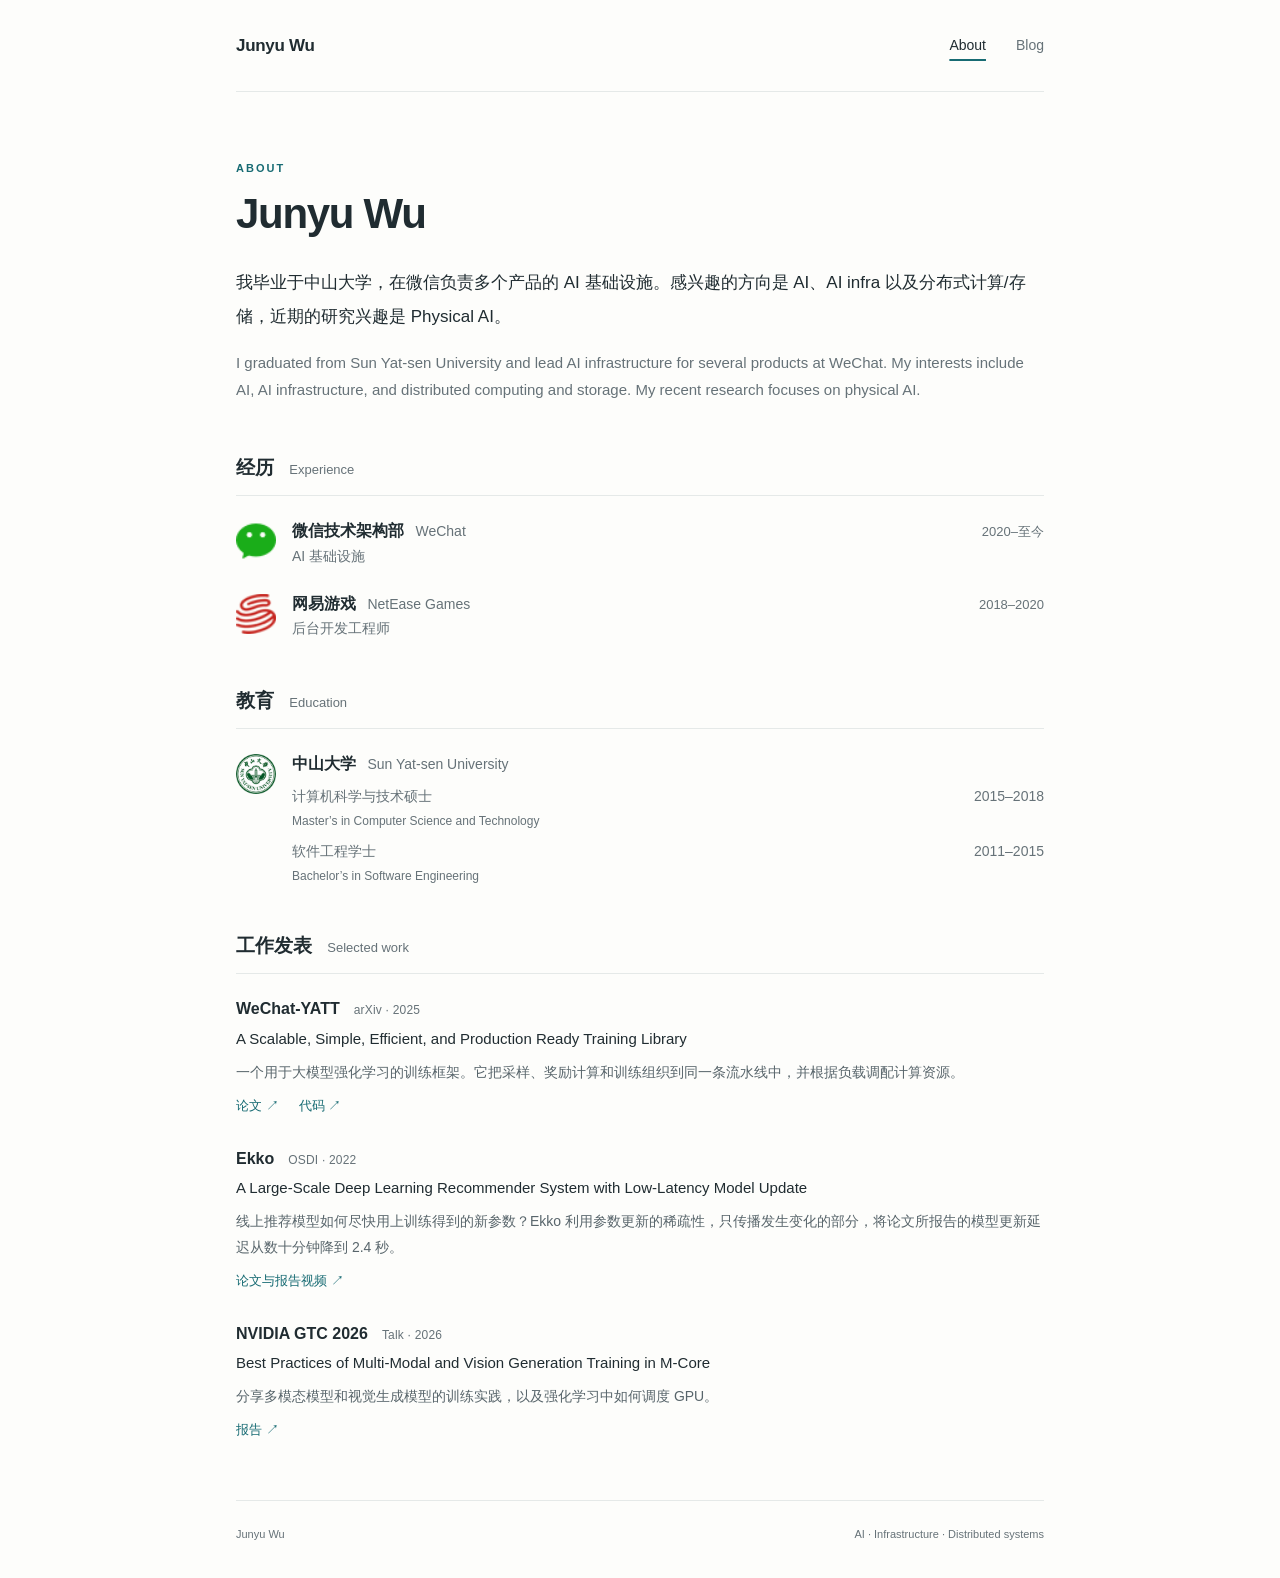
==== index.html @ 3501ae0c "Publish personal homepage and bilingual article index" ====
<!doctype html>
<html lang="zh-CN">
<head>
  <meta charset="utf-8">
  <meta name="viewport" content="width=device-width, initial-scale=1">
  <meta name="color-scheme" content="light">
  <meta name="description" content="Junyu Wu — AI、AI 基础设施与分布式计算 / AI infrastructure and distributed computing.">
  <title>About · Junyu Wu</title>
  <link rel="stylesheet" href="style.css">
</head>
<body>
  <a class="skip-link" href="#main">跳至正文</a>
  <div class="page">
    <header class="site-header">
      <a class="site-name" href="index.html">Junyu Wu</a>
      <nav aria-label="主导航">
        <a href="index.html" aria-current="page">About</a>
        <a href="blog.html">Blog</a>
      </nav>
    </header>
    <main id="main">
      <section class="intro" aria-labelledby="name">
        <p class="eyebrow">ABOUT</p>
        <h1 id="name">Junyu Wu</h1>
        <p class="lead">我毕业于中山大学，在微信负责多个产品的 AI 基础设施。感兴趣的方向是 AI、AI infra 以及分布式计算/存储，近期的研究兴趣是 Physical AI。</p>
        <p class="intro-en" lang="en">I graduated from Sun Yat-sen University and lead AI infrastructure for several products at WeChat. My interests include AI, AI infrastructure, and distributed computing and storage. My recent research focuses on physical AI.</p>
      </section>
      <section class="section" aria-labelledby="experience">
        <h2 id="experience">经历 <span lang="en">Experience</span></h2>
        <div class="org-row">
          <img class="org-logo" src="assets/wechat.png" alt="微信标志" width="40" height="40">
          <div class="org-content"><h3>微信技术架构部 <span lang="en">WeChat</span></h3><p>AI 基础设施</p></div>
          <p class="date">2020–至今</p>
        </div>
        <div class="org-row">
          <img class="org-logo" src="assets/netease.png" alt="网易游戏标志" width="40" height="40">
          <div class="org-content"><h3>网易游戏 <span lang="en">NetEase Games</span></h3><p>后台开发工程师</p></div>
          <p class="date">2018–2020</p>
        </div>
      </section>
      <section class="section" aria-labelledby="education">
        <h2 id="education">教育 <span lang="en">Education</span></h2>
        <div class="org-row education-row">
          <img class="org-logo" src="assets/sysu.png" alt="中山大学校徽" width="40" height="40">
          <div class="org-content"><h3>中山大学 <span lang="en">Sun Yat-sen University</span></h3>
            <div class="degree"><p>计算机科学与技术硕士 <span lang="en">Master’s in Computer Science and Technology</span></p><p class="date">2015–2018</p></div>
            <div class="degree"><p>软件工程学士 <span lang="en">Bachelor’s in Software Engineering</span></p><p class="date">2011–2015</p></div>
          </div>
        </div>
      </section>
      <section class="section publications" aria-labelledby="publications">
        <h2 id="publications">工作发表 <span lang="en">Selected work</span></h2>
        <article class="publication">
          <div class="entry-heading"><h3>WeChat-YATT</h3><span class="meta">arXiv · 2025</span></div>
          <p class="paper-title" lang="en">A Scalable, Simple, Efficient, and Production Ready Training Library</p>
          <p>一个用于大模型强化学习的训练框架。它把采样、奖励计算和训练组织到同一条流水线中，并根据负载调配计算资源。</p>
          <p class="entry-links"><a href="https://arxiv.org/abs/2508.07970">论文 ↗</a><a href="https://github.com/Tencent/Wechat-YATT">代码 ↗</a></p>
        </article>
        <article class="publication">
          <div class="entry-heading"><h3>Ekko</h3><span class="meta">OSDI · 2022</span></div>
          <p class="paper-title" lang="en">A Large-Scale Deep Learning Recommender System with Low-Latency Model Update</p>
          <p>线上推荐模型如何尽快用上训练得到的新参数？Ekko 利用参数更新的稀疏性，只传播发生变化的部分，将论文所报告的模型更新延迟从数十分钟降到 2.4 秒。</p>
          <p class="entry-links"><a href="https://www.usenix.org/conference/osdi22/presentation/sima">论文与报告视频 ↗</a></p>
        </article>
        <article class="publication">
          <div class="entry-heading"><h3>NVIDIA GTC 2026</h3><span class="meta">Talk · 2026</span></div>
          <p class="paper-title" lang="en">Best Practices of Multi-Modal and Vision Generation Training in M-Core</p>
          <p>分享多模态模型和视觉生成模型的训练实践，以及强化学习中如何调度 GPU。</p>
          <p class="entry-links"><a href="https://www.nvidia.com/en-us/on-demand/session/gtc26-s81515/">报告 ↗</a></p>
        </article>
      </section>
    </main>
    <footer class="site-footer"><span>Junyu Wu</span><span>AI · Infrastructure · Distributed systems</span></footer>
  </div>
</body>
</html>
---- style.css ----
* { box-sizing: border-box; }
:root { color-scheme: light; --ink: #202c31; --muted: #667278; --accent: #176b73; --rule: #e5e9e8; }
html { background: #fdfdfb; color: var(--ink); font-family: -apple-system, BlinkMacSystemFont, "Segoe UI", "Noto Sans SC", "PingFang SC", "Microsoft YaHei", sans-serif; font-size: 16px; -webkit-text-size-adjust: 100%; }
body { margin: 0; line-height: 1.85; }
a { color: var(--accent); text-decoration: none; text-underline-offset: 4px; }
a:hover { text-decoration: underline; }
a:focus-visible { outline: 2px solid var(--accent); outline-offset: 5px; border-radius: 2px; }
p, h1, h2, h3 { margin: 0; }
.page { max-width: 880px; margin: 0 auto; padding: 0 36px; }
.site-header { display: flex; align-items: center; justify-content: space-between; padding: 30px 0; border-bottom: 1px solid var(--rule); }
.site-name { color: var(--ink); font-size: 17px; font-weight: 650; letter-spacing: -.3px; }
nav { display: flex; gap: 30px; font-size: 14px; }
nav a { color: var(--muted); }
nav a[aria-current="page"] { color: var(--ink); text-decoration: underline; text-decoration-color: var(--accent); text-decoration-thickness: 2px; text-underline-offset: 9px; }
.intro { padding: 66px 0 46px; }
.eyebrow { color: var(--accent); font-size: 11px; font-weight: 650; letter-spacing: 2px; margin-bottom: 8px; }
h1 { font-size: 42px; line-height: 1.3; font-weight: 600; letter-spacing: -1.3px; margin-bottom: 25px; }
.lead { font-size: 17px; line-height: 1.95; }
.intro-en { color: var(--muted); font-size: 15px; line-height: 1.85; margin-top: 16px; }
.section { margin-bottom: 41px; }
.section > h2 { font-size: 19px; font-weight: 600; margin-bottom: 22px; padding-bottom: 10px; border-bottom: 1px solid var(--rule); }
.section > h2 span { color: var(--muted); font-size: 13px; font-weight: 400; margin-left: 10px; }
.org-row { display: flex; align-items: flex-start; gap: 16px; margin: 21px 0; }
.org-logo { object-fit: contain; flex: 0 0 40px; margin-top: 3px; }
.org-content { flex: 1; min-width: 0; }
h3 { font-size: 16px; font-weight: 600; line-height: 1.6; }
.org-content h3 span { color: var(--muted); font-weight: 400; font-size: 14px; margin-left: 7px; }
.org-content > p, .degree p { font-size: 14px; color: var(--muted); }
.date { white-space: nowrap; font-size: 13px; color: var(--muted); }
.org-row > .date { padding-top: 2px; }
.degree { display: flex; justify-content: space-between; gap: 20px; margin-top: 7px; }
.degree p span { display: block; font-size: 12px; }
.publication { margin-bottom: 28px; }
.entry-heading { display: flex; align-items: baseline; gap: 14px; margin-bottom: 3px; }
.meta { font-size: 12px; color: var(--muted); letter-spacing: .2px; }
.paper-title { font-size: 15px; margin-bottom: 7px; }
.publication > p:not(.paper-title):not(.entry-links), .writing > p:not(.entry-links) { font-size: 14px; color: #58656b; }
.entry-links { display: flex; gap: 20px; font-size: 13px; margin-top: 8px; }
.site-footer { display: flex; justify-content: space-between; gap: 15px; border-top: 1px solid var(--rule); color: var(--muted); font-size: 11px; padding: 23px 0 34px; margin-top: 58px; }
.blog-intro { padding-bottom: 32px; }
.blog-intro h1 { font-size: 36px; letter-spacing: -.8px; margin-bottom: 0; }
.blog-intro .intro-en { margin-top: 6px; }
.writing { padding: 26px 0; border-bottom: 1px solid var(--rule); }
.writing h2 { font-size: 19px; font-weight: 550; line-height: 1.7; margin: 7px 0 10px; }
.writing h2 a { color: var(--ink); }
.blog-archive { margin-top: 26px; font-size: 13px; }
.skip-link { position: absolute; left: 16px; top: -60px; padding: 6px 14px; background: white; z-index: 2; }
.skip-link:focus { top: 10px; }
@media (max-width: 600px) {
  .page { padding: 0 23px; }
  .site-header { padding: 23px 0; }
  nav { gap: 24px; }
  .intro { padding: 43px 0 34px; }
  h1 { font-size: 36px; }
  .lead { font-size: 16px; }
  .intro-en { font-size: 14px; }
  .org-row { gap: 12px; flex-wrap: wrap; }
  .org-logo { width: 34px; height: 34px; flex-basis: 34px; }
  .org-content h3 span { display: block; margin-left: 0; font-size: 12px; }
  .org-row > .date { flex-basis: 100%; margin: -12px 0 0 46px; }
  .degree { gap: 12px; }
  .degree p { font-size: 13px; }
  .degree p span { font-size: 11px; }
  .degree .date { font-size: 11px; }
  .entry-heading { gap: 10px; }
  .site-footer { flex-direction: column; gap: 1px; margin-top: 42px; }
  .writing h2 { font-size: 18px; }
}
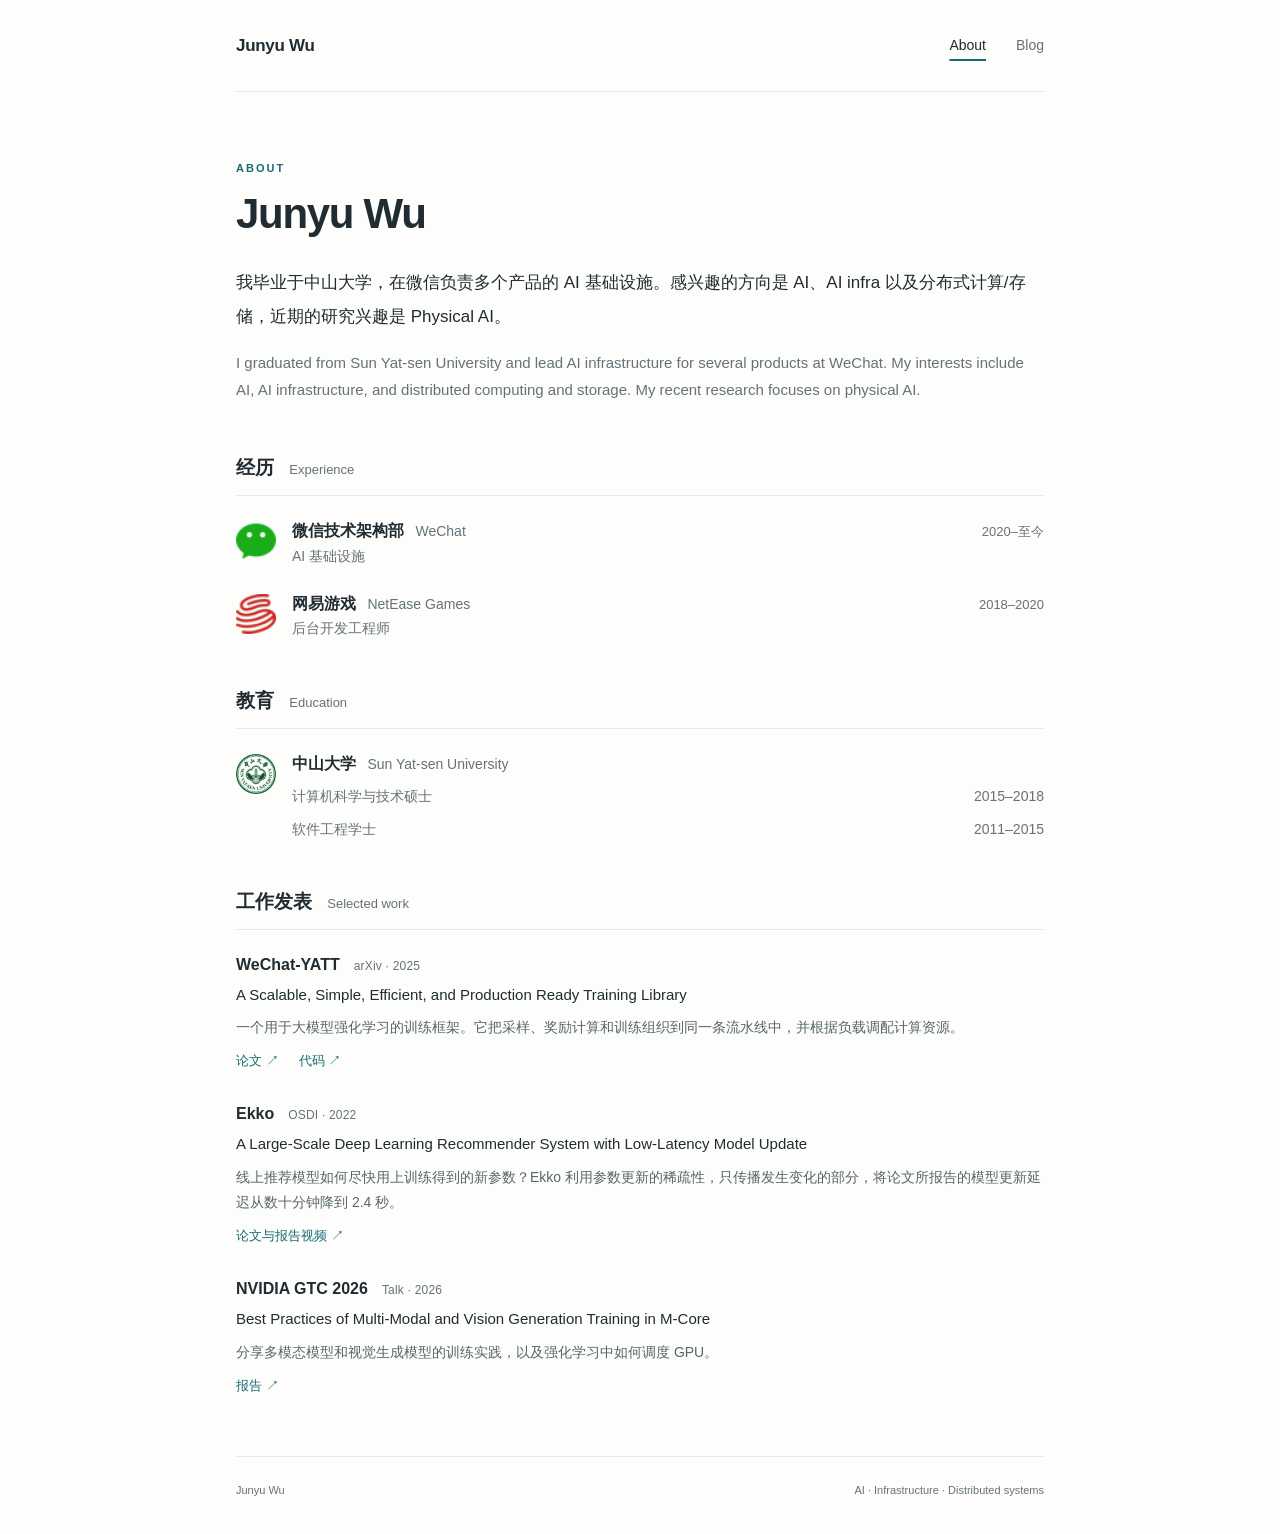
==== commit b0c8ca0a: "Remove English degree names from education" ====
--- a/index.html
+++ b/index.html
@@ -43,8 +43,8 @@
         <div class="org-row education-row">
           <img class="org-logo" src="assets/sysu.png" alt="中山大学校徽" width="40" height="40">
           <div class="org-content"><h3>中山大学 <span lang="en">Sun Yat-sen University</span></h3>
-            <div class="degree"><p>计算机科学与技术硕士 <span lang="en">Master’s in Computer Science and Technology</span></p><p class="date">2015–2018</p></div>
-            <div class="degree"><p>软件工程学士 <span lang="en">Bachelor’s in Software Engineering</span></p><p class="date">2011–2015</p></div>
+            <div class="degree"><p>计算机科学与技术硕士</p><p class="date">2015–2018</p></div>
+            <div class="degree"><p>软件工程学士</p><p class="date">2011–2015</p></div>
           </div>
         </div>
       </section>
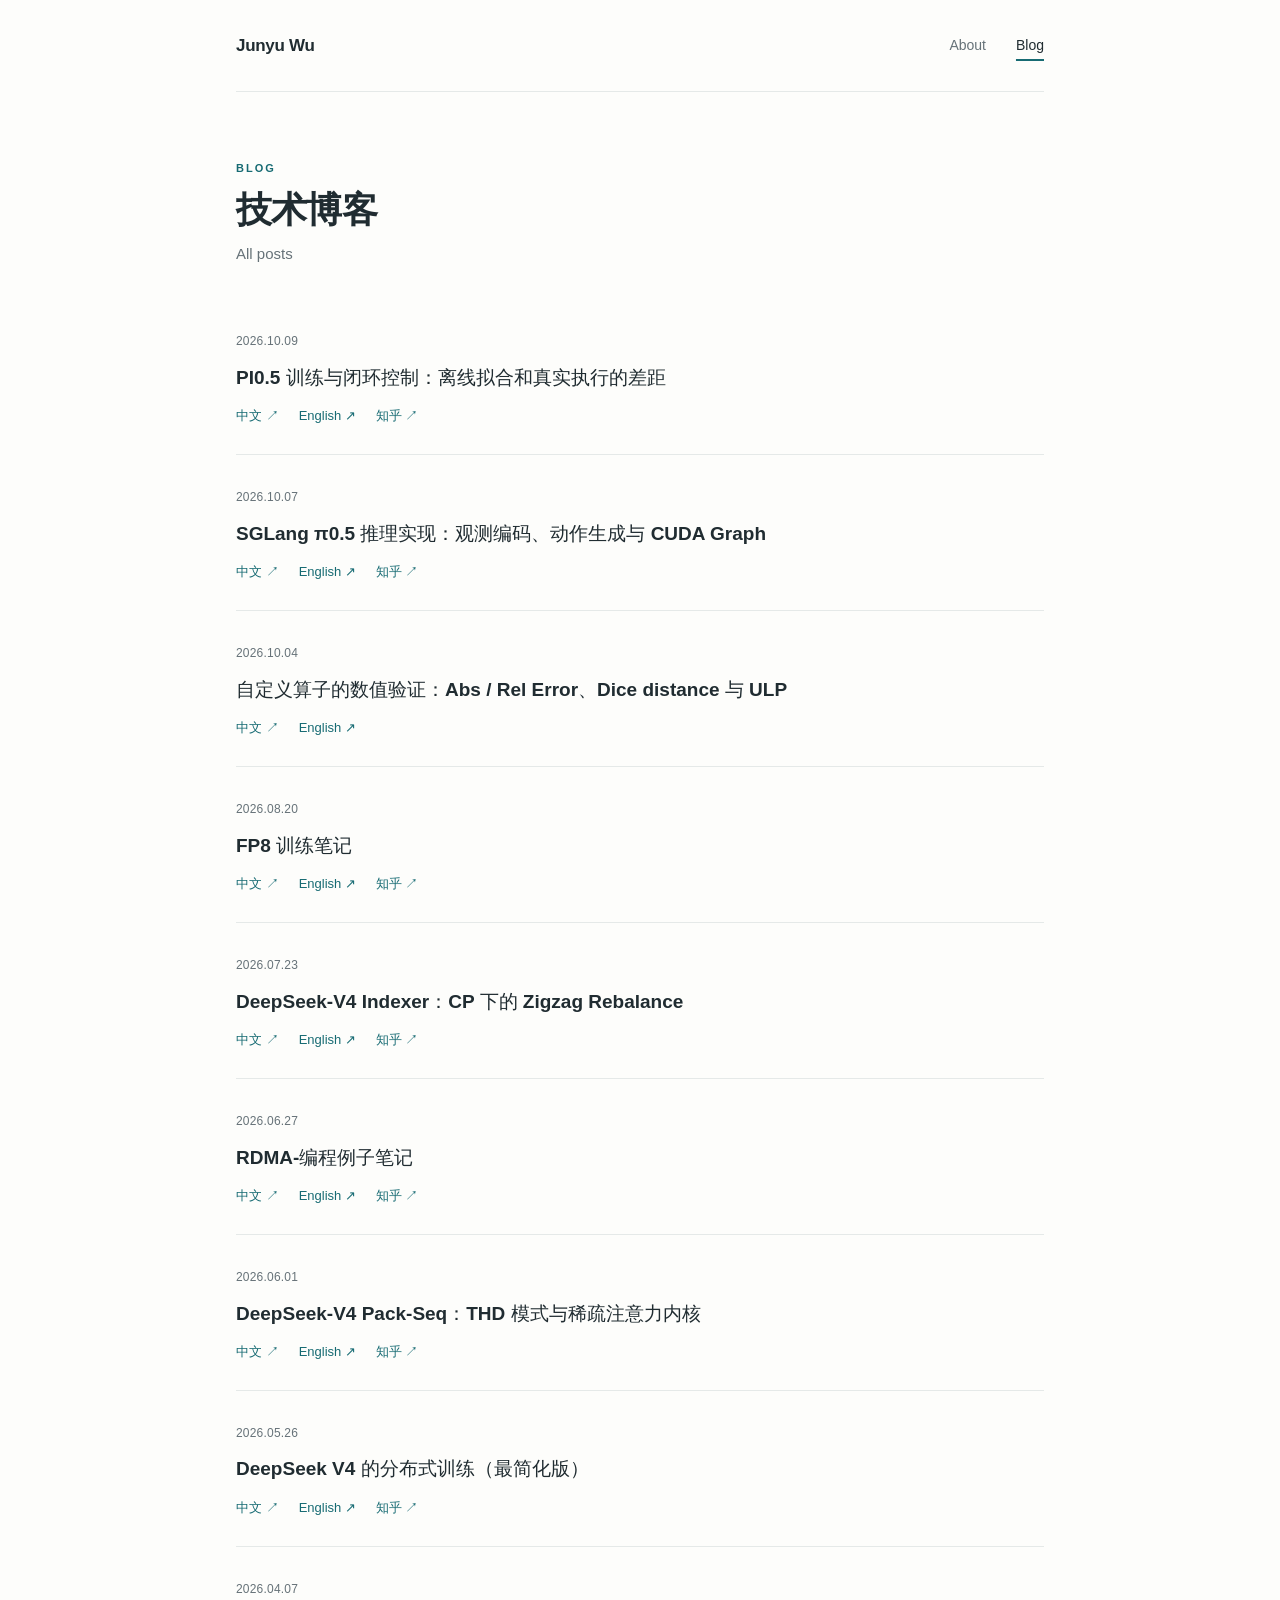
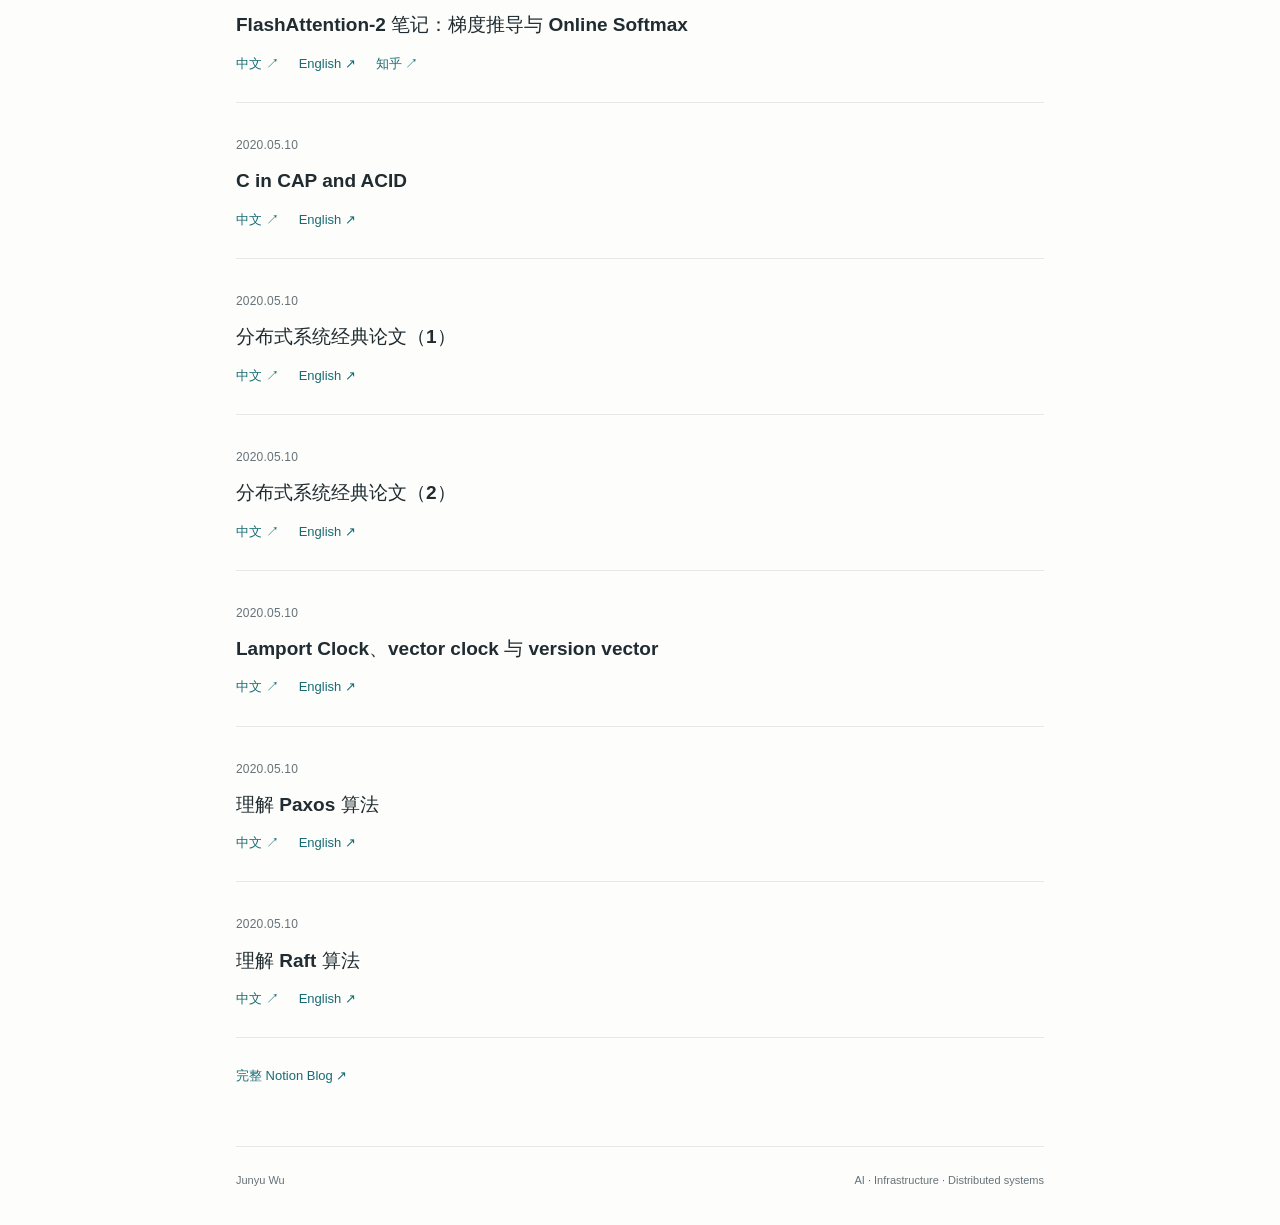
==== commit 49fc2e31: "Make blog the homepage" ====
--- a/index.html
+++ b/index.html
@@ -3,74 +3,11 @@
 <head>
   <meta charset="utf-8">
   <meta name="viewport" content="width=device-width, initial-scale=1">
-  <meta name="color-scheme" content="light">
-  <meta name="description" content="Junyu Wu — AI、AI 基础设施与分布式计算 / AI infrastructure and distributed computing.">
-  <title>About · Junyu Wu</title>
-  <link rel="stylesheet" href="style.css">
+  <meta http-equiv="refresh" content="0; url=blog.html">
+  <link rel="canonical" href="https://nrailg.github.io/blog.html">
+  <title>Blog · Junyu Wu</title>
 </head>
 <body>
-  <a class="skip-link" href="#main">跳至正文</a>
-  <div class="page">
-    <header class="site-header">
-      <a class="site-name" href="index.html">Junyu Wu</a>
-      <nav aria-label="主导航">
-        <a href="index.html" aria-current="page">About</a>
-        <a href="blog.html">Blog</a>
-      </nav>
-    </header>
-    <main id="main">
-      <section class="intro" aria-labelledby="name">
-        <p class="eyebrow">ABOUT</p>
-        <h1 id="name">Junyu Wu</h1>
-        <p class="lead">我毕业于中山大学，在微信负责多个产品的 AI 基础设施。感兴趣的方向是 AI、AI infra 以及分布式计算/存储，近期的研究兴趣是 Physical AI。</p>
-        <p class="intro-en" lang="en">I graduated from Sun Yat-sen University and lead AI infrastructure for several products at WeChat. My interests include AI, AI infrastructure, and distributed computing and storage. My recent research focuses on physical AI.</p>
-      </section>
-      <section class="section" aria-labelledby="experience">
-        <h2 id="experience">经历 <span lang="en">Experience</span></h2>
-        <div class="org-row">
-          <img class="org-logo" src="assets/wechat.png" alt="微信标志" width="40" height="40">
-          <div class="org-content"><h3>微信技术架构部 <span lang="en">WeChat</span></h3><p>AI 基础设施</p></div>
-          <p class="date">2020–至今</p>
-        </div>
-        <div class="org-row">
-          <img class="org-logo" src="assets/netease.png" alt="网易游戏标志" width="40" height="40">
-          <div class="org-content"><h3>网易游戏 <span lang="en">NetEase Games</span></h3><p>后台开发工程师</p></div>
-          <p class="date">2018–2020</p>
-        </div>
-      </section>
-      <section class="section" aria-labelledby="education">
-        <h2 id="education">教育 <span lang="en">Education</span></h2>
-        <div class="org-row education-row">
-          <img class="org-logo" src="assets/sysu.png" alt="中山大学校徽" width="40" height="40">
-          <div class="org-content"><h3>中山大学 <span lang="en">Sun Yat-sen University</span></h3>
-            <div class="degree"><p>计算机科学与技术硕士</p><p class="date">2015–2018</p></div>
-            <div class="degree"><p>软件工程学士</p><p class="date">2011–2015</p></div>
-          </div>
-        </div>
-      </section>
-      <section class="section publications" aria-labelledby="publications">
-        <h2 id="publications">工作发表 <span lang="en">Selected work</span></h2>
-        <article class="publication">
-          <div class="entry-heading"><h3>WeChat-YATT</h3><span class="meta">arXiv · 2025</span></div>
-          <p class="paper-title" lang="en">A Scalable, Simple, Efficient, and Production Ready Training Library</p>
-          <p>一个用于大模型强化学习的训练框架。它把采样、奖励计算和训练组织到同一条流水线中，并根据负载调配计算资源。</p>
-          <p class="entry-links"><a href="https://arxiv.org/abs/2508.07970">论文 ↗</a><a href="https://github.com/Tencent/Wechat-YATT">代码 ↗</a></p>
-        </article>
-        <article class="publication">
-          <div class="entry-heading"><h3>Ekko</h3><span class="meta">OSDI · 2022</span></div>
-          <p class="paper-title" lang="en">A Large-Scale Deep Learning Recommender System with Low-Latency Model Update</p>
-          <p>线上推荐模型如何尽快用上训练得到的新参数？Ekko 利用参数更新的稀疏性，只传播发生变化的部分，将论文所报告的模型更新延迟从数十分钟降到 2.4 秒。</p>
-          <p class="entry-links"><a href="https://www.usenix.org/conference/osdi22/presentation/sima">论文与报告视频 ↗</a></p>
-        </article>
-        <article class="publication">
-          <div class="entry-heading"><h3>NVIDIA GTC 2026</h3><span class="meta">Talk · 2026</span></div>
-          <p class="paper-title" lang="en">Best Practices of Multi-Modal and Vision Generation Training in M-Core</p>
-          <p>分享多模态模型和视觉生成模型的训练实践，以及强化学习中如何调度 GPU。</p>
-          <p class="entry-links"><a href="https://www.nvidia.com/en-us/on-demand/session/gtc26-s81515/">报告 ↗</a></p>
-        </article>
-      </section>
-    </main>
-    <footer class="site-footer"><span>Junyu Wu</span><span>AI · Infrastructure · Distributed systems</span></footer>
-  </div>
+  <p>正在前往 <a href="blog.html">Blog</a>。</p>
 </body>
 </html>
